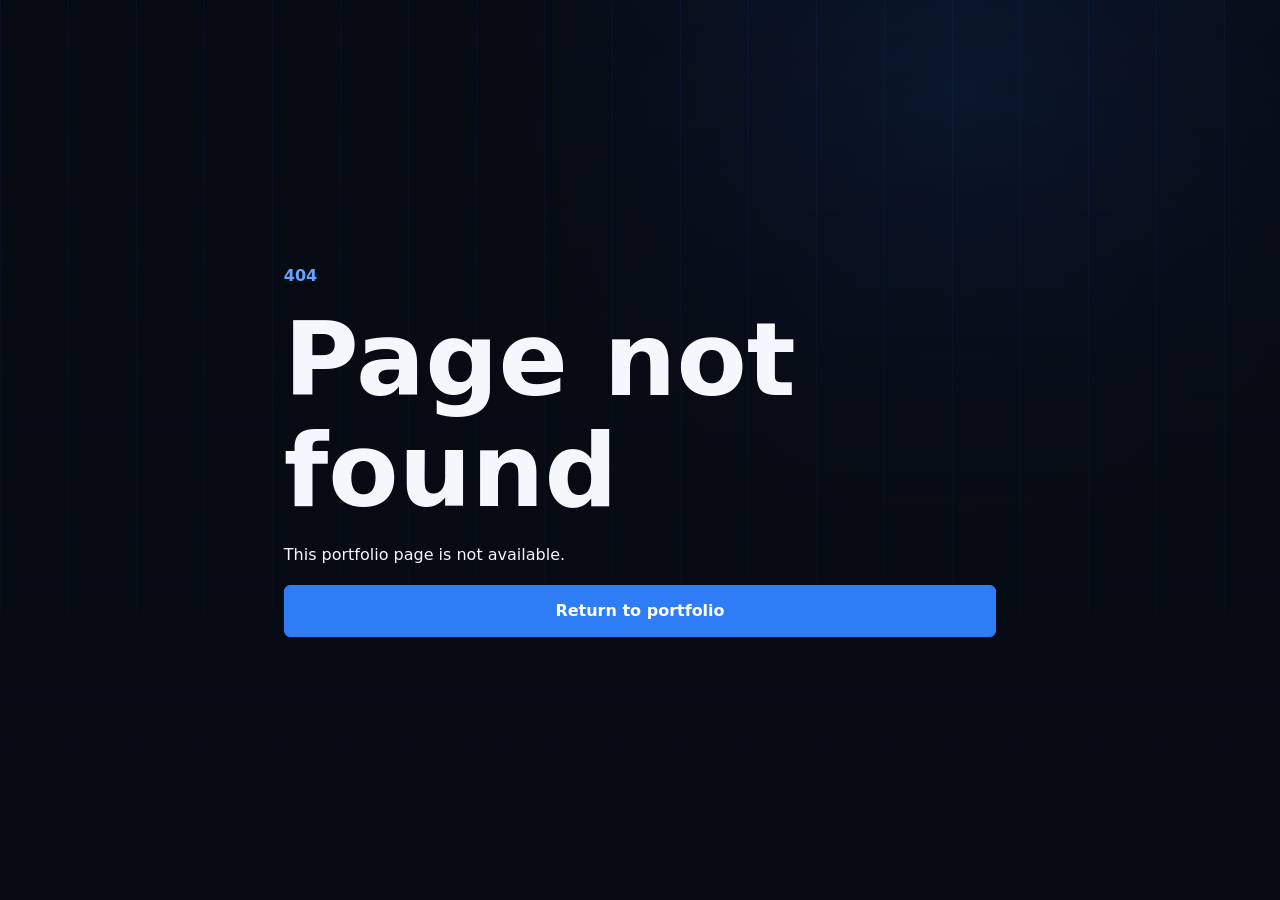
==== index.html @ b6f53bd0 "- initial website building" ====
<!doctype html>
<html lang="en">
  <head>
    <meta charset="UTF-8" />
    <meta name="viewport" content="width=device-width, initial-scale=1.0" />
    <meta name="theme-color" content="#070b14" />
    <meta
      name="description"
      content="Automotive electrical technician in Oran with experience in vehicle diagnostics, wiring, charging and starting systems, repairs, and preventive maintenance."
    />
    <link rel="canonical" href="/en" />
    <link rel="alternate" hreflang="en" href="/en" />
    <link rel="alternate" hreflang="de" href="/de" />
    <link rel="alternate" hreflang="fr" href="/fr" />
    <link rel="alternate" hreflang="x-default" href="/en" />
    <meta property="og:type" content="profile" />
    <meta property="og:title" content="Mohamed Yacine Bachiri | Automotive Electrical Technician" />
    <meta property="og:description" content="Automotive electrical technician in Oran, Algeria." />
    <meta property="og:image" content="/og/og-en.svg" />
    <meta name="twitter:card" content="summary_large_image" />
    <title>Mohamed Yacine Bachiri | Automotive Electrical Technician</title>
    <script type="module" crossorigin src="/assets/index-DdQjsmtv.js"></script>
    <link rel="stylesheet" crossorigin href="/assets/index-aEMxuI8c.css">
  </head>
  <body>
    <div id="root"></div>
  </body>
</html>
---- assets/index-aEMxuI8c.css ----
:root{--bg: #070b14;--surface-1: #0c1220;--surface-2: #111a2c;--line: #23314b;--text: #f4f7fb;--text-muted: #a9b5c8;--blue: #2f7df6;--blue-bright: #63a4ff;--blue-soft: #122b50;--focus: #8fc0ff;--success: #6dd6b2;--max-width: 1240px;--font-display: "Space Grotesk", Inter, ui-sans-serif, system-ui, sans-serif;--font-body: Inter, Manrope, ui-sans-serif, system-ui, sans-serif}*{box-sizing:border-box}html{color-scheme:dark;scroll-behavior:smooth}body{margin:0;min-width:320px;background:linear-gradient(90deg,rgba(47,125,246,.08) 1px,transparent 1px) 0 0 / 68px 68px,radial-gradient(circle at 75% 10%,rgba(47,125,246,.13),transparent 28rem),var(--bg);color:var(--text);font-family:var(--font-body);font-size:16px;line-height:1.65}body:before{position:fixed;top:0;right:0;bottom:0;left:0;z-index:-1;pointer-events:none;content:"";background:linear-gradient(180deg,#070b141a,#070b14f0)}a{color:inherit}img,svg{display:block}button,a{touch-action:manipulation}:focus-visible{outline:3px solid var(--focus);outline-offset:3px}.skip-link{position:fixed;top:1rem;left:1rem;z-index:20;transform:translateY(-160%);border-radius:6px;background:var(--text);color:var(--bg);padding:.75rem 1rem;font-weight:700}.skip-link:focus{transform:translateY(0)}.section-shell{width:min(100% - 2rem,var(--max-width));margin-inline:auto}.section-pad{padding-block:clamp(4rem,8vw,7rem)}.site-header{position:sticky;top:0;z-index:10;border-bottom:1px solid rgba(143,192,255,.16);background:#070b14e6;-webkit-backdrop-filter:blur(16px);backdrop-filter:blur(16px)}.header-inner{display:flex;align-items:center;justify-content:space-between;min-height:72px;width:min(100% - 2rem,var(--max-width));margin-inline:auto;gap:1rem}.brand{display:inline-flex;align-items:center;gap:.75rem;text-decoration:none;font-family:var(--font-display);font-weight:700}.brand-mark{display:grid;place-items:center;width:44px;height:44px;border:1px solid var(--blue-bright);border-radius:6px;color:var(--text);background:linear-gradient(135deg,var(--blue-soft),var(--surface-1))}.brand-name{display:none}.nav{display:none;position:absolute;top:72px;left:0;right:0;padding:1rem;border-bottom:1px solid var(--line);background:var(--surface-1)}.nav.is-open{display:grid;gap:1rem}.nav-links,.locale-switcher{display:flex;gap:.4rem}.nav-links{flex-direction:column}.nav-links a,.locale-switcher button{min-height:44px;border-radius:6px;padding:.7rem .8rem;color:var(--text-muted);text-decoration:none;font:inherit}.locale-switcher button{border:1px solid var(--line);background:transparent;cursor:pointer}.locale-switcher button[aria-pressed=true]{border-color:var(--blue-bright);color:var(--text);background:var(--blue-soft)}.icon-button{display:grid;place-items:center;width:44px;height:44px;border:1px solid var(--line);border-radius:6px;background:var(--surface-1);color:var(--text)}.hero{display:grid;gap:clamp(2rem,5vw,4rem);align-items:center;min-height:calc(100svh - 72px);padding-block:clamp(2rem,7vw,6rem)}.eyebrow{display:inline-flex;align-items:center;gap:.5rem;margin:0 0 1rem;color:var(--blue-bright);font-weight:700}h1,h2,h3{margin:0;font-family:var(--font-display);line-height:1.08;letter-spacing:0}h1{max-width:10ch;font-size:clamp(3rem,8vw,6.8rem)}h2{font-size:clamp(2rem,4vw,3.5rem)}h3{font-size:clamp(1.18rem,2vw,1.45rem)}.hero-name{margin:1.2rem 0 0;color:var(--success);font-family:var(--font-display);font-size:clamp(1.2rem,3vw,1.7rem);font-weight:700}.lede{max-width:68ch;color:var(--text-muted);font-size:clamp(1.04rem,2vw,1.22rem)}.availability{max-width:56ch;border-left:3px solid var(--blue-bright);padding-left:1rem;color:var(--text)}.actions,.quick-facts{display:flex;flex-wrap:wrap;gap:.75rem;margin-top:1.5rem}.button{display:inline-flex;align-items:center;justify-content:center;gap:.55rem;min-height:46px;border:1px solid var(--line);border-radius:6px;padding:.75rem 1rem;font-weight:800;text-decoration:none}.button.primary{border-color:var(--blue);background:var(--blue);color:#fff}.button.secondary,.button.compact{background:var(--surface-1)}.text-link{display:inline-flex;align-items:center;gap:.45rem;min-height:46px;color:var(--blue-bright);font-weight:800;text-decoration:none}.quick-facts{list-style:none;padding:0}.quick-facts li{border:1px solid rgba(143,192,255,.18);border-radius:6px;padding:.6rem .75rem;background:#111a2cb8;color:var(--text-muted)}.portrait-wrap{position:relative;min-height:420px;border:1px solid rgba(143,192,255,.22);border-radius:8px;overflow:hidden;background:linear-gradient(135deg,#122b50e6,#0c1220fa),var(--surface-1)}.portrait-wrap picture,.portrait-wrap img{width:100%;height:100%}.portrait-wrap img{object-fit:cover;object-position:center}.circuit-trace{position:absolute;top:0;right:0;bottom:0;left:0;z-index:1;width:100%;height:100%;fill:none;stroke:#63a4ffa6;stroke-width:2}.circuit-trace path{stroke-dasharray:420;animation:trace 5s ease-in-out infinite}.circuit-trace circle{fill:var(--blue-bright);stroke:none}.section-heading{max-width:760px;margin-bottom:2rem}.section-heading p:not(.eyebrow),.capability-cell p,.process-list p,.timeline p,.timeline li,.skill-group li,.education-list,.language-panel,.contact-section p{color:var(--text-muted)}.capability-grid{display:grid;gap:1px;overflow:hidden;border:1px solid var(--line);border-radius:8px;background:var(--line)}.capability-cell{min-height:230px;padding:1.4rem;background:#0c1220f0}.capability-cell svg{width:28px;height:28px;margin-bottom:1.5rem;color:var(--blue-bright)}.process-list{display:grid;gap:1rem;padding:0;list-style:none}.process-list li{display:grid;grid-template-columns:auto 1fr;gap:1rem;border-top:1px solid var(--line);padding-top:1.25rem}.process-list span,.timeline-marker{color:var(--blue-bright);font-family:var(--font-display);font-weight:800}.timeline{position:relative;display:grid;gap:2rem}.timeline:before{position:absolute;top:.5rem;bottom:.5rem;left:8px;width:1px;background:var(--line);content:""}.timeline-item{display:grid;grid-template-columns:18px 1fr;gap:1rem}.timeline-marker{width:17px;height:17px;border:3px solid var(--blue-bright);border-radius:50%;background:var(--bg)}.meta{margin:.35rem 0 .8rem;color:var(--success)}.skill-groups,.education-grid,.contact-section{display:grid;gap:2rem}.skill-group{border-top:1px solid var(--line);padding-top:1.2rem}.tag-list{display:flex;flex-wrap:wrap;gap:.65rem;padding:0;list-style:none}.tag-list li{border:1px solid var(--line);border-radius:6px;padding:.55rem .7rem;background:var(--surface-1)}.education-list{display:grid;gap:1.5rem}.language-panel{border:1px solid var(--line);border-radius:8px;padding:1.4rem;background:var(--surface-1)}.language-panel ul{padding-left:1.2rem}.contact-section{align-items:center;border-block:1px solid var(--line)}.contact-actions{display:grid;gap:.8rem}.contact-actions a:not(.button),.contact-actions>span{display:inline-flex;align-items:center;gap:.75rem;min-height:44px;color:var(--text);text-decoration:none}.contact-actions svg{flex:0 0 auto;color:var(--blue-bright)}.site-footer{padding-block:2rem}.footer-inner{display:flex;flex-wrap:wrap;gap:.75rem;justify-content:space-between;border-top:1px solid var(--line);padding-top:1.5rem;color:var(--text-muted)}.not-found{display:grid;place-content:center;min-height:100svh;width:min(100% - 2rem,760px);margin-inline:auto}@keyframes trace{0%,to{stroke-dashoffset:420}45%,60%{stroke-dashoffset:0}}@media(prefers-reduced-motion:reduce){*,*:before,*:after{scroll-behavior:auto!important;animation-duration:.01ms!important;animation-iteration-count:1!important;transition-duration:.01ms!important}}@media(max-width:560px){.actions .button,.actions .text-link{width:100%}}@media(min-width:760px){.brand-name{display:inline}.capability-grid{grid-template-columns:repeat(2,minmax(0,1fr))}.skill-groups,.education-grid,.contact-section{grid-template-columns:1fr 1fr}}@media(min-width:1020px){.menu-button{display:none}.nav,.nav.is-open{position:static;display:flex;align-items:center;gap:1rem;padding:0;border:0;background:transparent}.nav-links{flex-direction:row}.hero{grid-template-columns:minmax(0,7fr) minmax(360px,5fr)}.portrait-wrap{min-height:620px;transform:translateY(1.5rem)}.capability-grid{grid-template-columns:repeat(3,minmax(0,1fr))}}
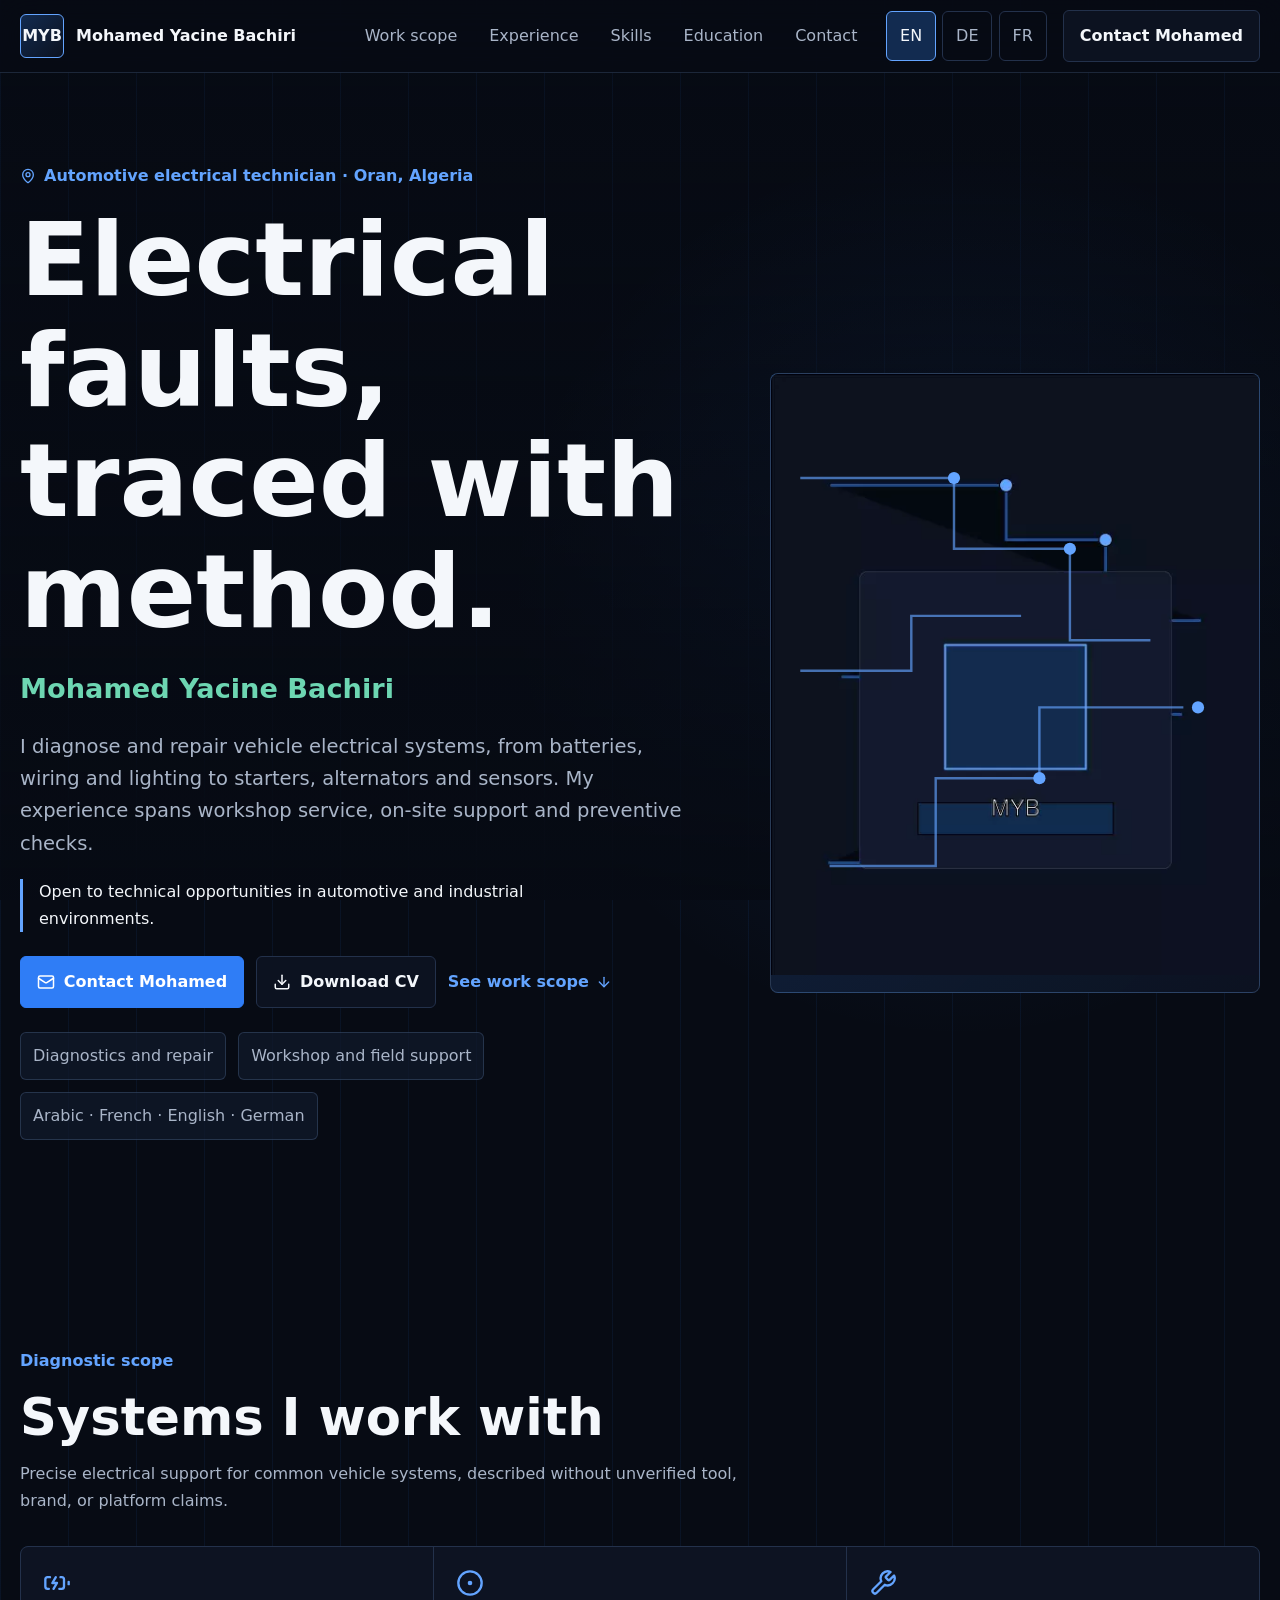
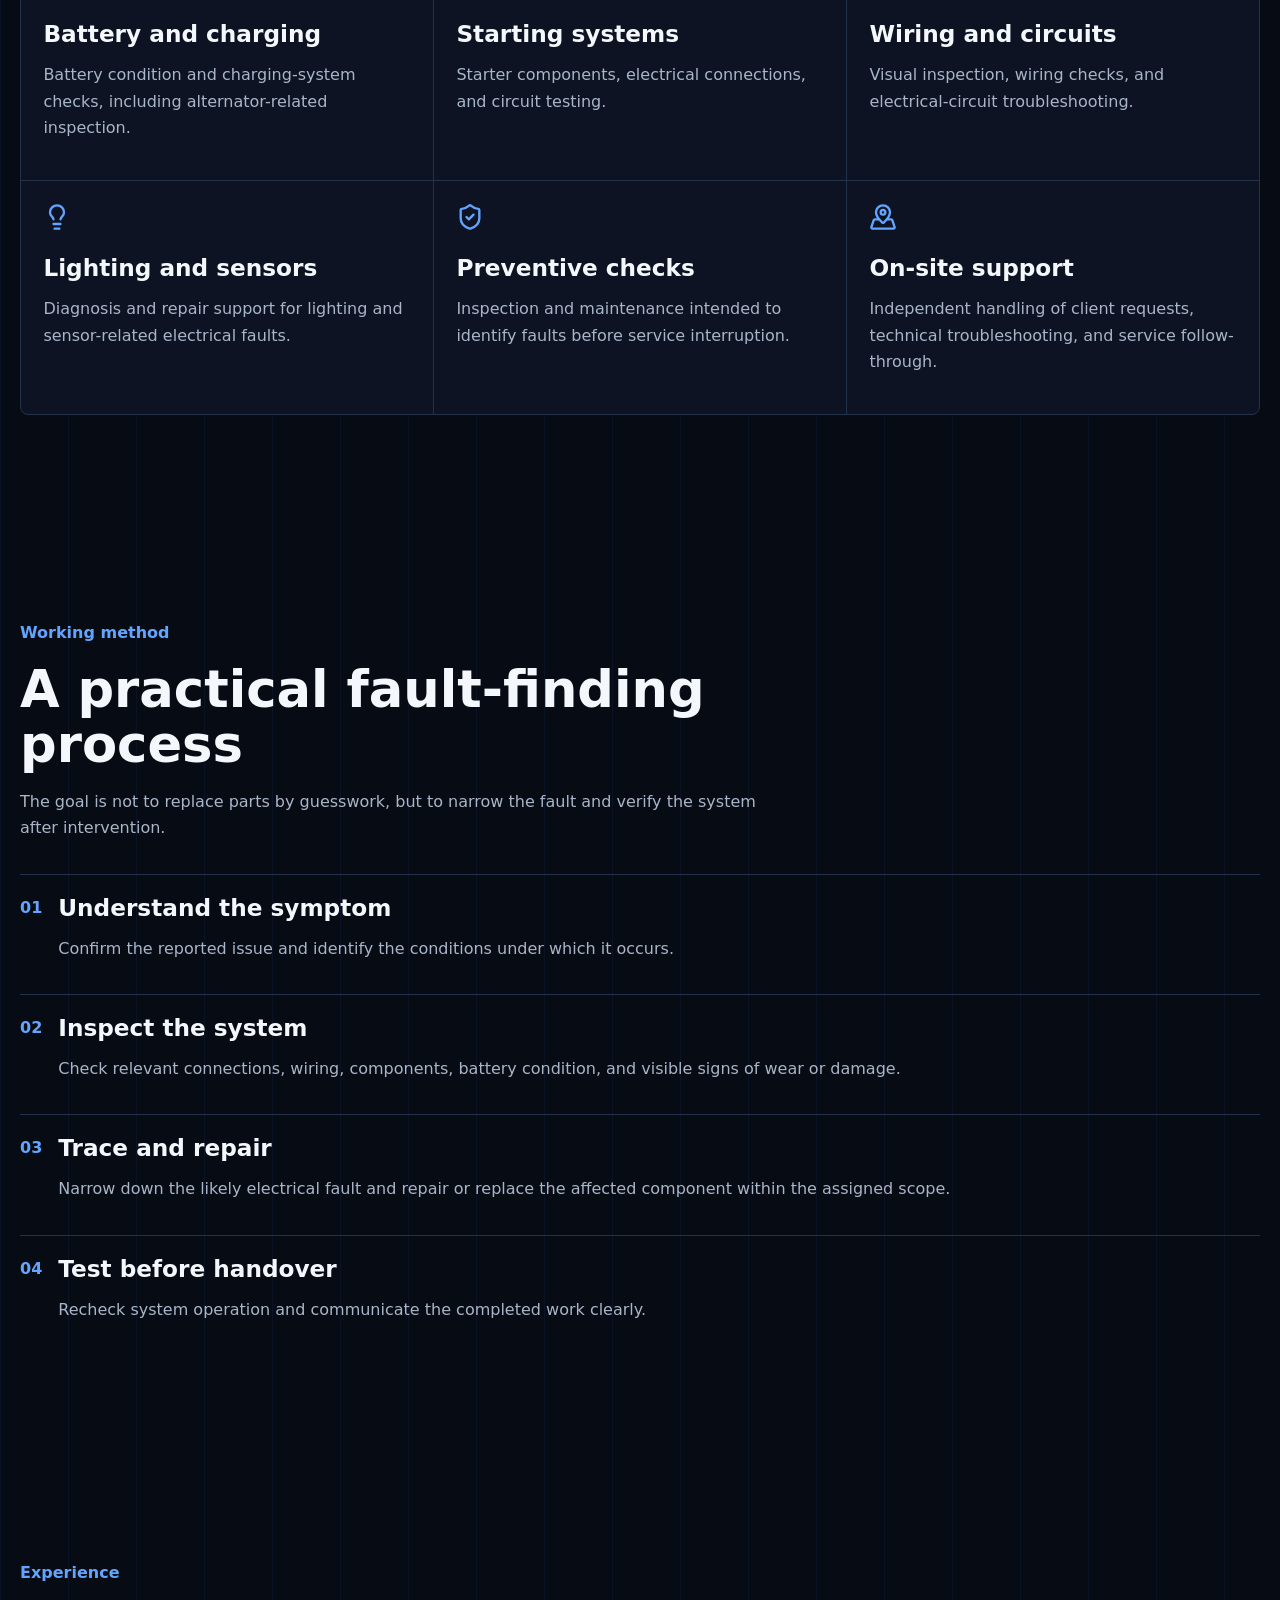
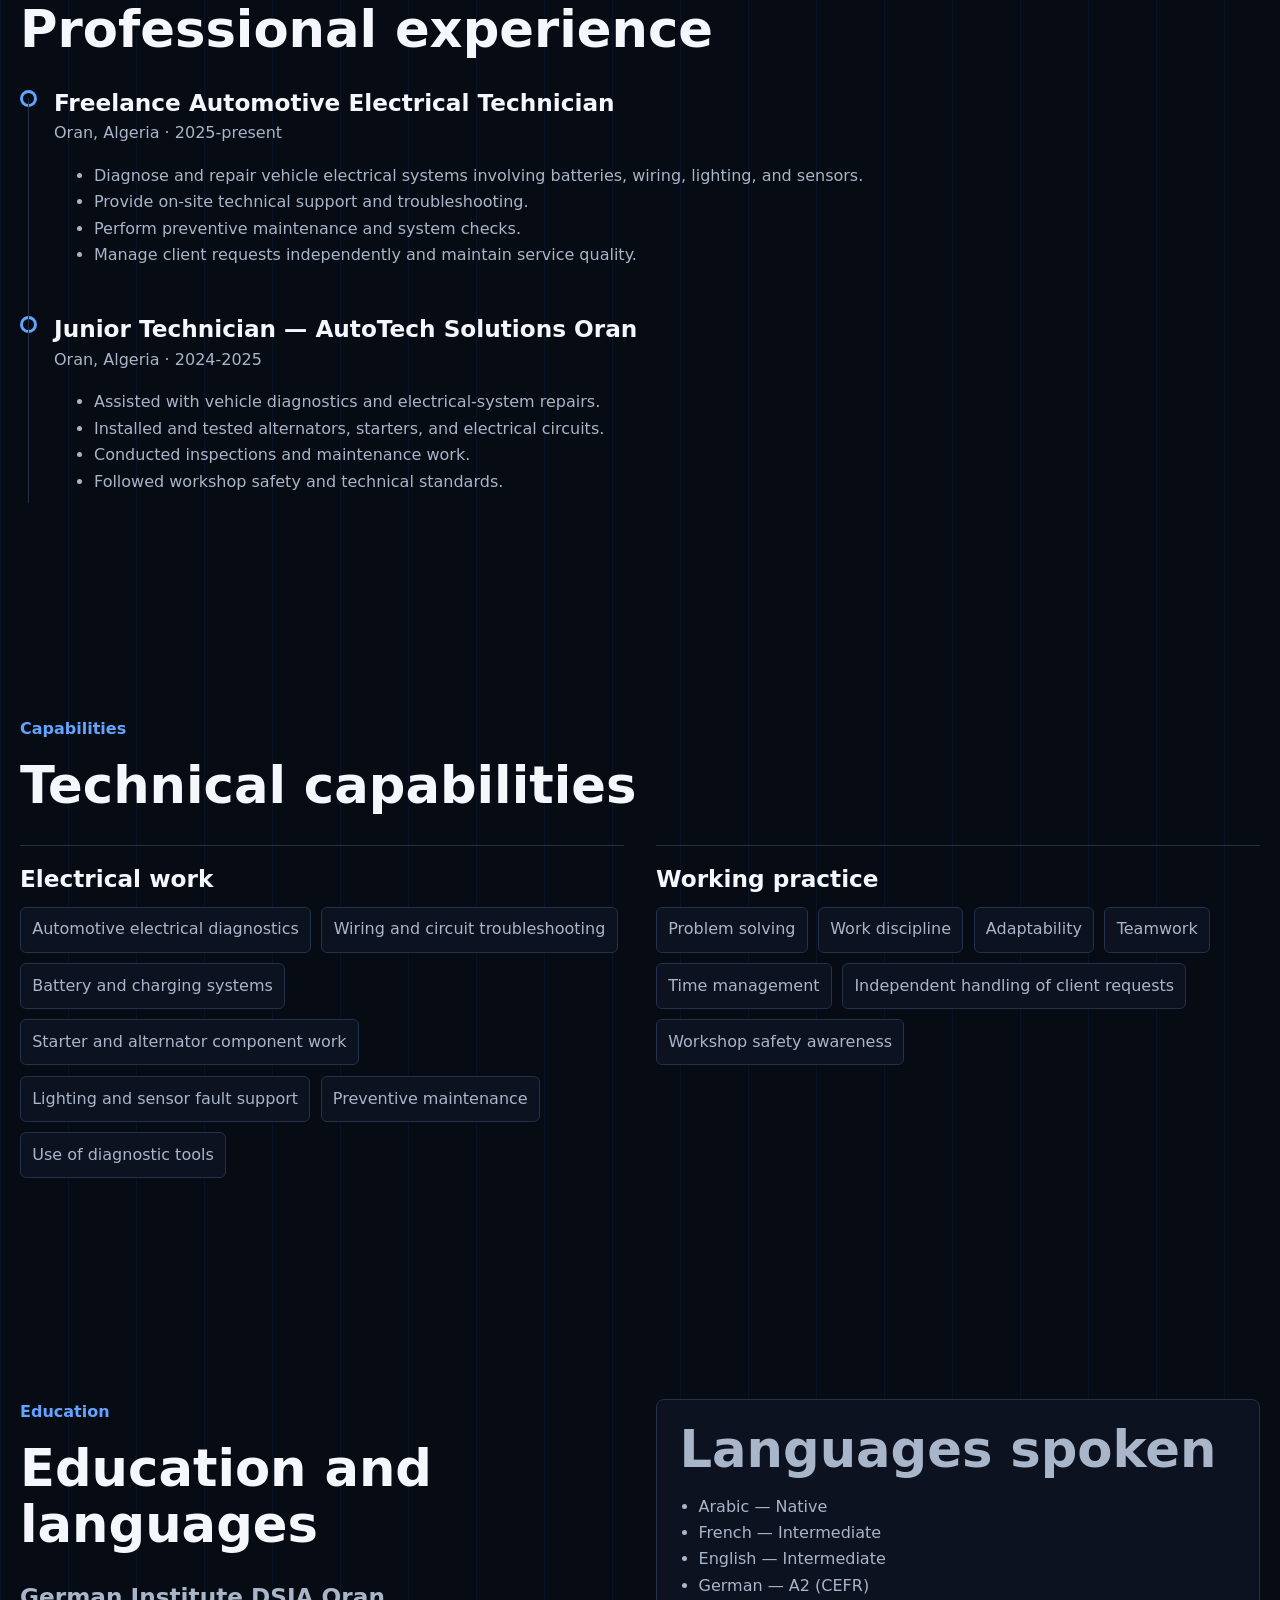
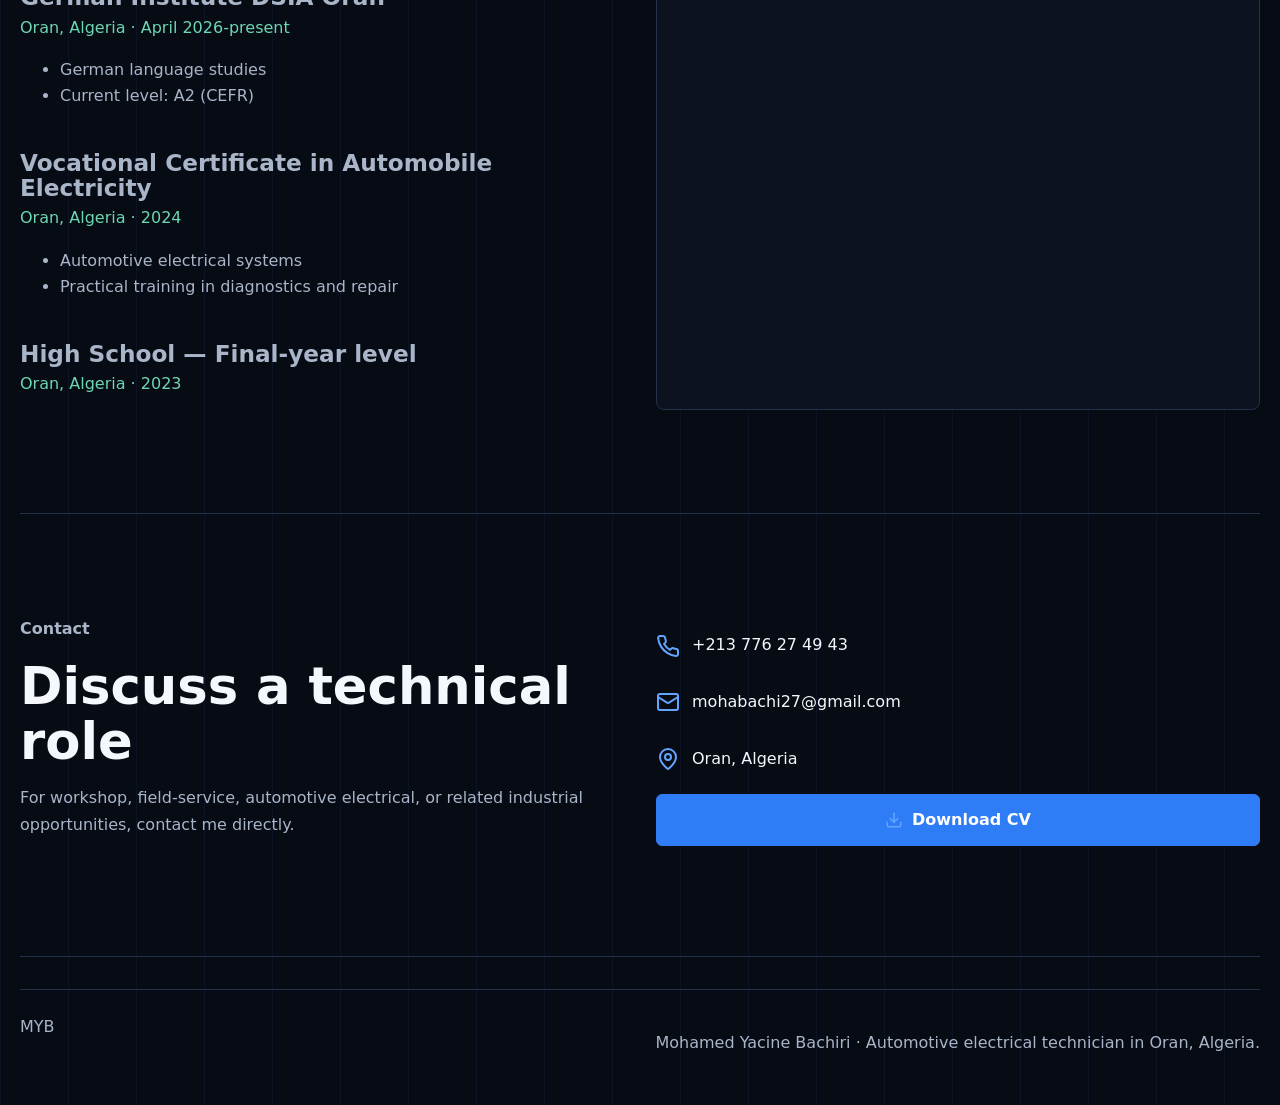
==== commit a92453e1: "- Hanld erouting" ====
--- a/index.html
+++ b/index.html
@@ -4,23 +4,23 @@
     <meta charset="UTF-8" />
     <meta name="viewport" content="width=device-width, initial-scale=1.0" />
     <meta name="theme-color" content="#070b14" />
-    <meta
-      name="description"
-      content="Automotive electrical technician in Oran with experience in vehicle diagnostics, wiring, charging and starting systems, repairs, and preventive maintenance."
-    />
-    <link rel="canonical" href="/en" />
-    <link rel="alternate" hreflang="en" href="/en" />
-    <link rel="alternate" hreflang="de" href="/de" />
-    <link rel="alternate" hreflang="fr" href="/fr" />
-    <link rel="alternate" hreflang="x-default" href="/en" />
+    <meta name="description" content="Automotive electrical technician in Oran with experience in vehicle diagnostics, wiring, charging and starting systems, repairs, and preventive maintenance." />
+    <link rel="canonical" href="https://yacine-moh540.github.io/en" />
     <meta property="og:type" content="profile" />
     <meta property="og:title" content="Mohamed Yacine Bachiri | Automotive Electrical Technician" />
-    <meta property="og:description" content="Automotive electrical technician in Oran, Algeria." />
-    <meta property="og:image" content="/og/og-en.svg" />
+    <meta property="og:description" content="Automotive electrical technician in Oran with experience in vehicle diagnostics, wiring, charging and starting systems, repairs, and preventive maintenance." />
+    <meta property="og:locale" content="en_US" />
+    <meta property="og:image" content="https://yacine-moh540.github.io/og/og-en.svg" />
     <meta name="twitter:card" content="summary_large_image" />
+    <meta name="twitter:title" content="Mohamed Yacine Bachiri | Automotive Electrical Technician" />
+    <meta name="twitter:description" content="Automotive electrical technician in Oran with experience in vehicle diagnostics, wiring, charging and starting systems, repairs, and preventive maintenance." />
     <title>Mohamed Yacine Bachiri | Automotive Electrical Technician</title>
-    <script type="module" crossorigin src="/assets/index-DdQjsmtv.js"></script>
+    <script type="module" crossorigin src="/assets/index-DwWXxkf-.js"></script>
     <link rel="stylesheet" crossorigin href="/assets/index-aEMxuI8c.css">
+    <link rel="alternate" hreflang="en" href="https://yacine-moh540.github.io/en" />
+    <link rel="alternate" hreflang="fr" href="https://yacine-moh540.github.io/fr" />
+    <link rel="alternate" hreflang="de" href="https://yacine-moh540.github.io/de" />
+    <link rel="alternate" hreflang="x-default" href="https://yacine-moh540.github.io/en" />
   </head>
   <body>
     <div id="root"></div>
